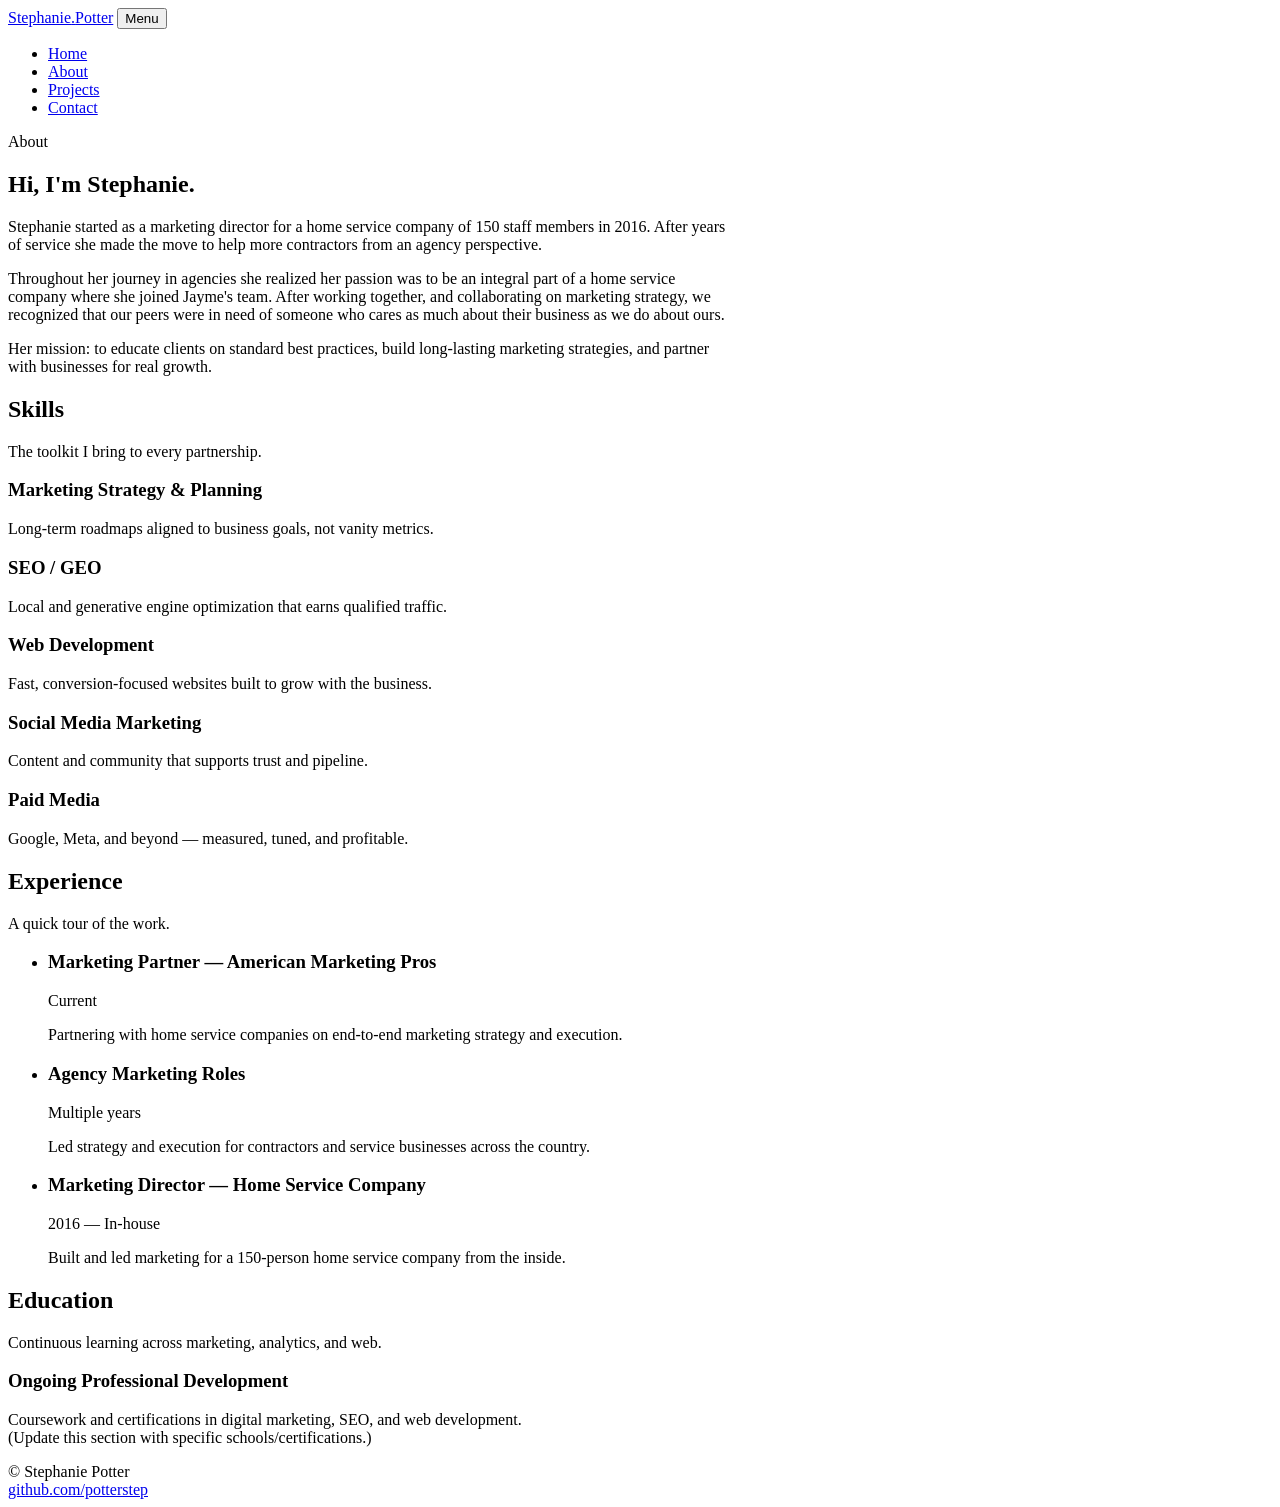
==== about.html @ 178d61bf "Add About page with personal and professional details This file contains the HTML structure for the " ====
<!doctype html>
<html lang="en">
<head>
  <meta charset="utf-8" />
  <meta name="viewport" content="width=device-width, initial-scale=1" />
  <title>About — Stephanie Potter</title>
  <meta name="description" content="About Stephanie Potter — background, skills, and experience across marketing strategy, SEO/GEO, web, social, and paid media." />
  <link rel="stylesheet" href="styles.css" />
</head>
<body>
  <header class="site-nav">
    <div class="container nav-inner">
      <a class="brand" href="index.html">Stephanie<span>.</span>Potter</a>
      <button class="nav-toggle" aria-label="Toggle menu">Menu</button>
      <ul class="nav-links">
        <li><a href="index.html">Home</a></li>
        <li><a href="about.html">About</a></li>
        <li><a href="projects.html">Projects</a></li>
        <li><a href="contact.html">Contact</a></li>
      </ul>
    </div>
  </header>

  <main>
    <section class="container">
      <span class="eyebrow">About</span>
      <h2>Hi, I'm Stephanie.</h2>
      <p class="section-sub" style="max-width:720px">
        Stephanie started as a marketing director for a home service company of 150
        staff members in 2016. After years of service she made the move to help more
        contractors from an agency perspective.
      </p>
      <p style="max-width:720px; color: var(--muted)">
        Throughout her journey in agencies she realized her passion was to be an
        integral part of a home service company where she joined Jayme's team. After
        working together, and collaborating on marketing strategy, we recognized that
        our peers were in need of someone who cares as much about their business as
        we do about ours.
      </p>
      <p style="max-width:720px; color: var(--muted)">
        Her mission: to educate clients on standard best practices, build long-lasting
        marketing strategies, and partner with businesses for real growth.
      </p>
    </section>

    <section class="container">
      <h2>Skills</h2>
      <p class="section-sub">The toolkit I bring to every partnership.</p>
      <div class="grid">
        <div class="card"><h3>Marketing Strategy & Planning</h3><p>Long-term roadmaps aligned to business goals, not vanity metrics.</p></div>
        <div class="card"><h3>SEO / GEO</h3><p>Local and generative engine optimization that earns qualified traffic.</p></div>
        <div class="card"><h3>Web Development</h3><p>Fast, conversion-focused websites built to grow with the business.</p></div>
        <div class="card"><h3>Social Media Marketing</h3><p>Content and community that supports trust and pipeline.</p></div>
        <div class="card"><h3>Paid Media</h3><p>Google, Meta, and beyond — measured, tuned, and profitable.</p></div>
      </div>
    </section>

    <section class="container">
      <h2>Experience</h2>
      <p class="section-sub">A quick tour of the work.</p>
      <ul class="timeline">
        <li class="item">
          <h3>Marketing Partner — American Marketing Pros</h3>
          <div class="meta">Current</div>
          <p>Partnering with home service companies on end-to-end marketing strategy and execution.</p>
        </li>
        <li class="item">
          <h3>Agency Marketing Roles</h3>
          <div class="meta">Multiple years</div>
          <p>Led strategy and execution for contractors and service businesses across the country.</p>
        </li>
        <li class="item">
          <h3>Marketing Director — Home Service Company</h3>
          <div class="meta">2016 — In-house</div>
          <p>Built and led marketing for a 150-person home service company from the inside.</p>
        </li>
      </ul>
    </section>

    <section class="container">
      <h2>Education</h2>
      <p class="section-sub">Continuous learning across marketing, analytics, and web.</p>
      <div class="card" style="max-width:520px">
        <h3>Ongoing Professional Development</h3>
        <p>Coursework and certifications in digital marketing, SEO, and web development. (Update this section with specific schools/certifications.)</p>
      </div>
    </section>
  </main>

  <footer>
    <div class="container footer-inner">
      <div>&copy; <span id="year"></span> Stephanie Potter</div>
      <div><a href="https://github.com/potterstep" target="_blank" rel="noopener">github.com/potterstep</a></div>
    </div>
  </footer>

  <script src="script.js"></script>
</body>
</html>
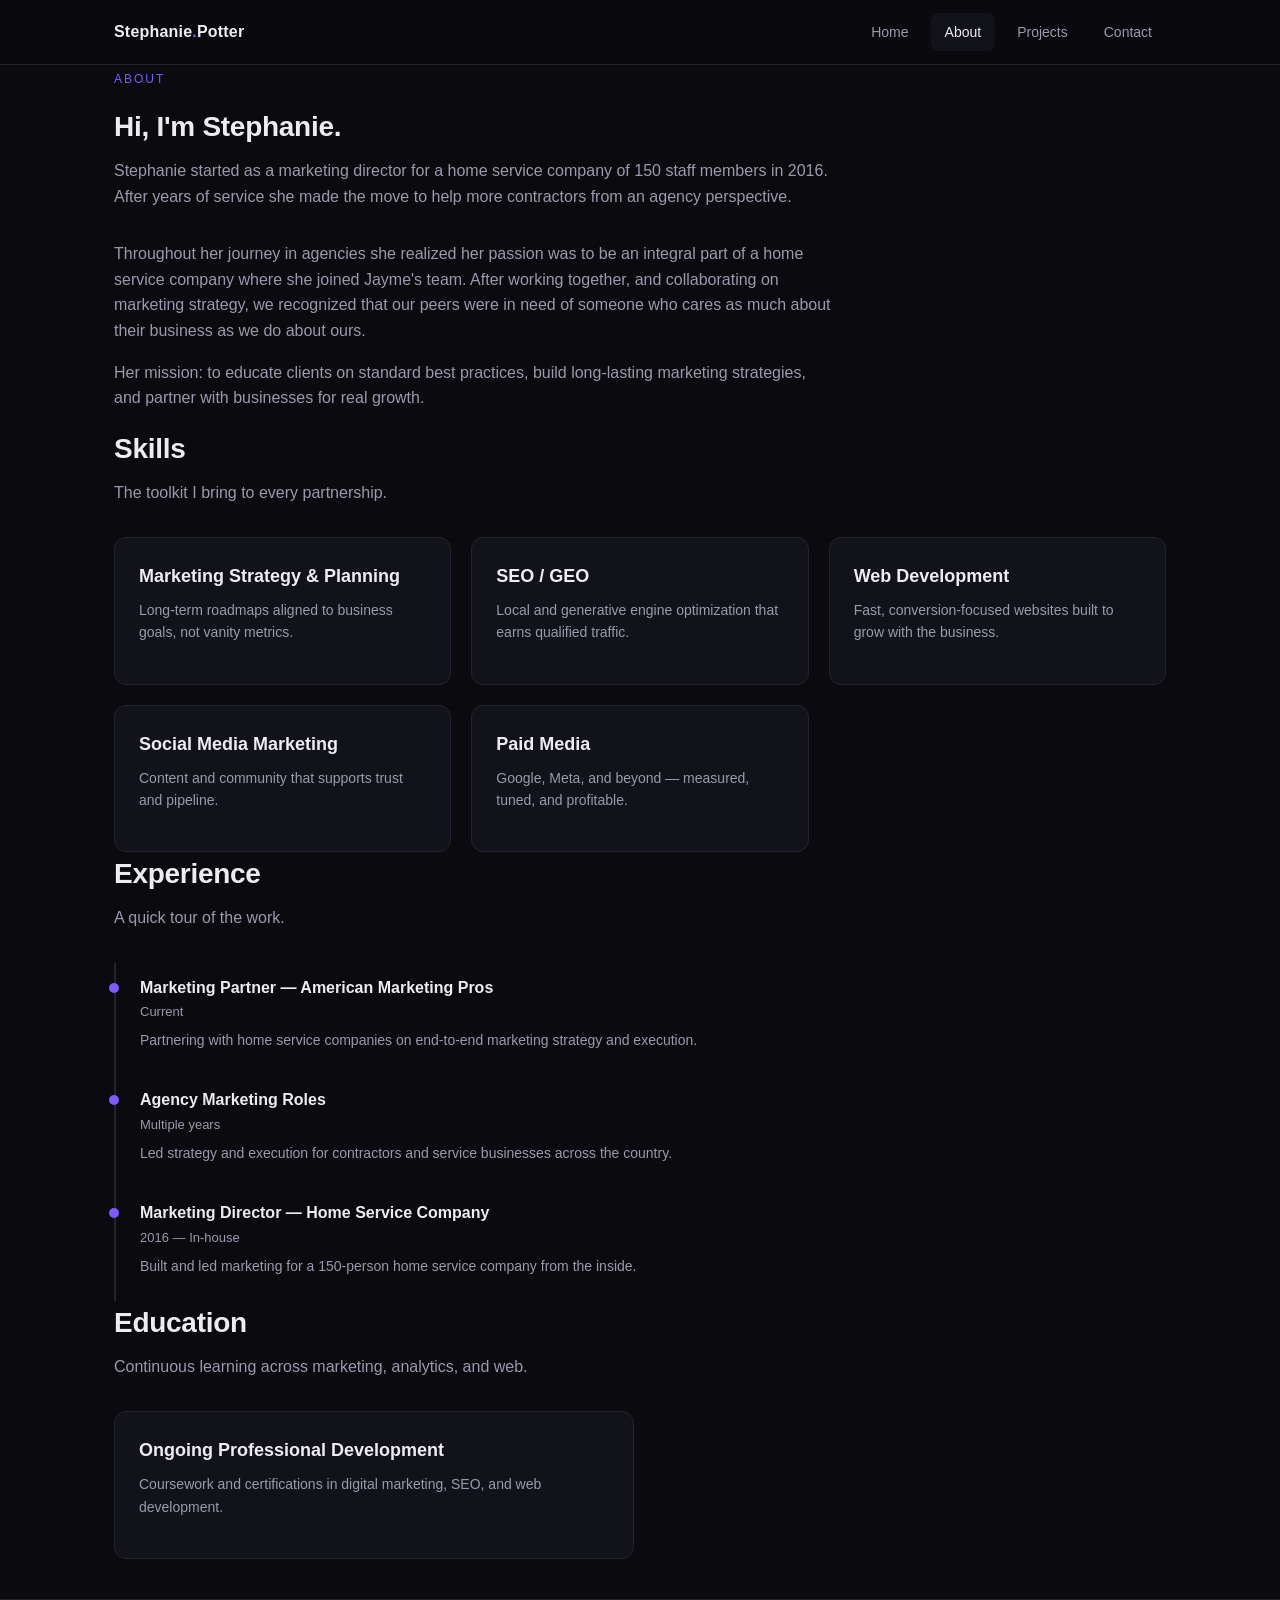
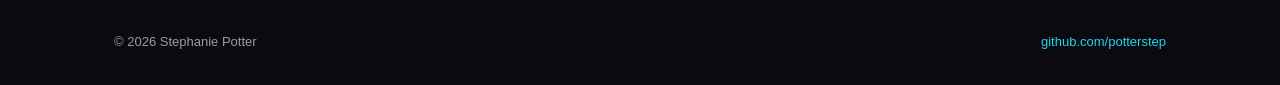
==== commit ed875e9c: "Update education section in about.html Removed placeholder note from education section." ====
--- a/about.html
+++ b/about.html
@@ -82,7 +82,7 @@
       <p class="section-sub">Continuous learning across marketing, analytics, and web.</p>
       <div class="card" style="max-width:520px">
         <h3>Ongoing Professional Development</h3>
-        <p>Coursework and certifications in digital marketing, SEO, and web development. (Update this section with specific schools/certifications.)</p>
+        <p>Coursework and certifications in digital marketing, SEO, and web development. </p>
       </div>
     </section>
   </main>
--- a/styles.css
+++ b/styles.css
@@ -0,0 +1,124 @@
+:root {
+  --bg: #0a0a0f;
+  --bg-elev: #12121a;
+  --border: #23232f;
+  --text: #ececf1;
+  --muted: #9a9aac;
+  --accent: #7c5cff;
+  --accent-2: #22d3ee;
+  --radius: 12px;
+  --max: 1100px;
+}
+* { box-sizing: border-box; }
+html, body {
+  margin: 0; padding: 0;
+  background: var(--bg); color: var(--text);
+  font-family: -apple-system, BlinkMacSystemFont, "Segoe UI", Roboto, Helvetica, Arial, sans-serif;
+  line-height: 1.6; -webkit-font-smoothing: antialiased;
+}
+a { color: var(--accent-2); text-decoration: none; }
+a:hover { text-decoration: underline; }
+.container { max-width: var(--max); margin: 0 auto; padding: 0 24px; }
+
+.site-nav {
+  position: sticky; top: 0; z-index: 10;
+  background: rgba(10,10,15,0.85);
+  backdrop-filter: saturate(180%) blur(10px);
+  border-bottom: 1px solid var(--border);
+}
+.nav-inner { display: flex; align-items: center; justify-content: space-between; height: 64px; position: relative; }
+.brand { font-weight: 700; color: var(--text); letter-spacing: 0.2px; }
+.brand span { color: var(--accent); }
+.nav-links { display: flex; gap: 8px; list-style: none; margin: 0; padding: 0; }
+.nav-links a {
+  display: inline-block; padding: 8px 14px; border-radius: 8px;
+  color: var(--muted); font-size: 14px; font-weight: 500;
+}
+.nav-links a:hover { color: var(--text); background: var(--bg-elev); text-decoration: none; }
+.nav-links a.active { color: var(--text); background: var(--bg-elev); }
+.nav-toggle {
+  display: none; background: transparent; color: var(--text);
+  border: 1px solid var(--border); border-radius: 8px;
+  padding: 6px 10px; cursor: pointer;
+}
+@media (max-width: 720px) {
+  .nav-toggle { display: inline-block; }
+  .nav-links {
+    display: none; position: absolute; top: 64px; left: 0; right: 0;
+    flex-direction: column; background: var(--bg-elev);
+    border-bottom: 1px solid var(--border); padding: 12px 24px;
+  }
+  .nav-links.open { display: flex; }
+}
+
+.hero { padding: 96px 0 72px; }
+.eyebrow {
+  display: inline-block; font-size: 12px; letter-spacing: 2px;
+  text-transform: uppercase; color: var(--accent); margin-bottom: 16px;
+}
+.hero h1 {
+  font-size: clamp(36px, 6vw, 64px); line-height: 1.05;
+  margin: 0 0 20px; font-weight: 800; letter-spacing: -0.02em;
+}
+.hero h1 .accent {
+  background: linear-gradient(90deg, var(--accent), var(--accent-2));
+  -webkit-background-clip: text; background-clip: text; color: transparent;
+}
+.hero p.lead { font-size: 18px; color: var(--muted); max-width: 640px; margin: 0 0 32px; }
+
+.btn-row { display: flex; gap: 12px; flex-wrap: wrap; }
+.btn {
+  display: inline-block; padding: 12px 20px; border-radius: 10px;
+  font-weight: 600; font-size: 14px; border: 1px solid transparent; cursor: pointer;
+}
+.btn-primary { background: var(--accent); color: white; }
+.btn-primary:hover { background: #6a4aff; text-decoration: none; }
+.btn-ghost { border-color: var(--border); color: var(--text); background: transparent; }
+.btn-ghost:hover { background: var(--bg-elev); text-decoration: none; }
+
+section { padding: 64px 0; }
+section h2 { font-size: 28px; margin: 0 0 8px; letter-spacing: -0.01em; }
+section .section-sub { color: var(--muted); margin: 0 0 32px; }
+
+.strip { display: flex; flex-wrap: wrap; gap: 10px; padding: 20px 0 0; }
+.chip {
+  border: 1px solid var(--border); background: var(--bg-elev);
+  padding: 8px 14px; border-radius: 999px; font-size: 13px; color: var(--muted);
+}
+
+.grid { display: grid; grid-template-columns: repeat(auto-fill, minmax(280px, 1fr)); gap: 20px; }
+.card {
+  background: var(--bg-elev); border: 1px solid var(--border);
+  border-radius: var(--radius); padding: 24px;
+  transition: border-color 0.2s, transform 0.2s;
+}
+.card:hover { border-color: var(--accent); transform: translateY(-2px); }
+.card h3 { margin: 0 0 8px; font-size: 18px; }
+.card p { color: var(--muted); margin: 0 0 16px; font-size: 14px; }
+.card .link { font-size: 13px; font-weight: 600; color: var(--accent-2); }
+
+.timeline { border-left: 2px solid var(--border); padding-left: 24px; margin: 0; list-style: none; }
+.timeline .item { position: relative; padding: 12px 0 24px; }
+.timeline .item::before {
+  content: ""; position: absolute; left: -31px; top: 20px;
+  width: 10px; height: 10px; background: var(--accent); border-radius: 50%;
+}
+.timeline h3 { margin: 0; font-size: 16px; }
+.timeline .meta { color: var(--muted); font-size: 13px; margin: 2px 0 6px; }
+.timeline p { margin: 0; color: var(--muted); font-size: 14px; }
+
+.form { display: grid; gap: 14px; max-width: 520px; }
+.form label { font-size: 13px; color: var(--muted); }
+.form input, .form textarea {
+  width: 100%; background: var(--bg-elev); color: var(--text);
+  border: 1px solid var(--border); border-radius: 10px;
+  padding: 12px 14px; font: inherit;
+}
+.form input:focus, .form textarea:focus { outline: none; border-color: var(--accent); }
+.form .note { color: var(--muted); font-size: 12px; }
+
+footer {
+  border-top: 1px solid var(--border); padding: 32px 0;
+  color: var(--muted); font-size: 13px; margin-top: 40px;
+}
+.footer-inner { display: flex; justify-content: space-between; flex-wrap: wrap; gap: 12px; }
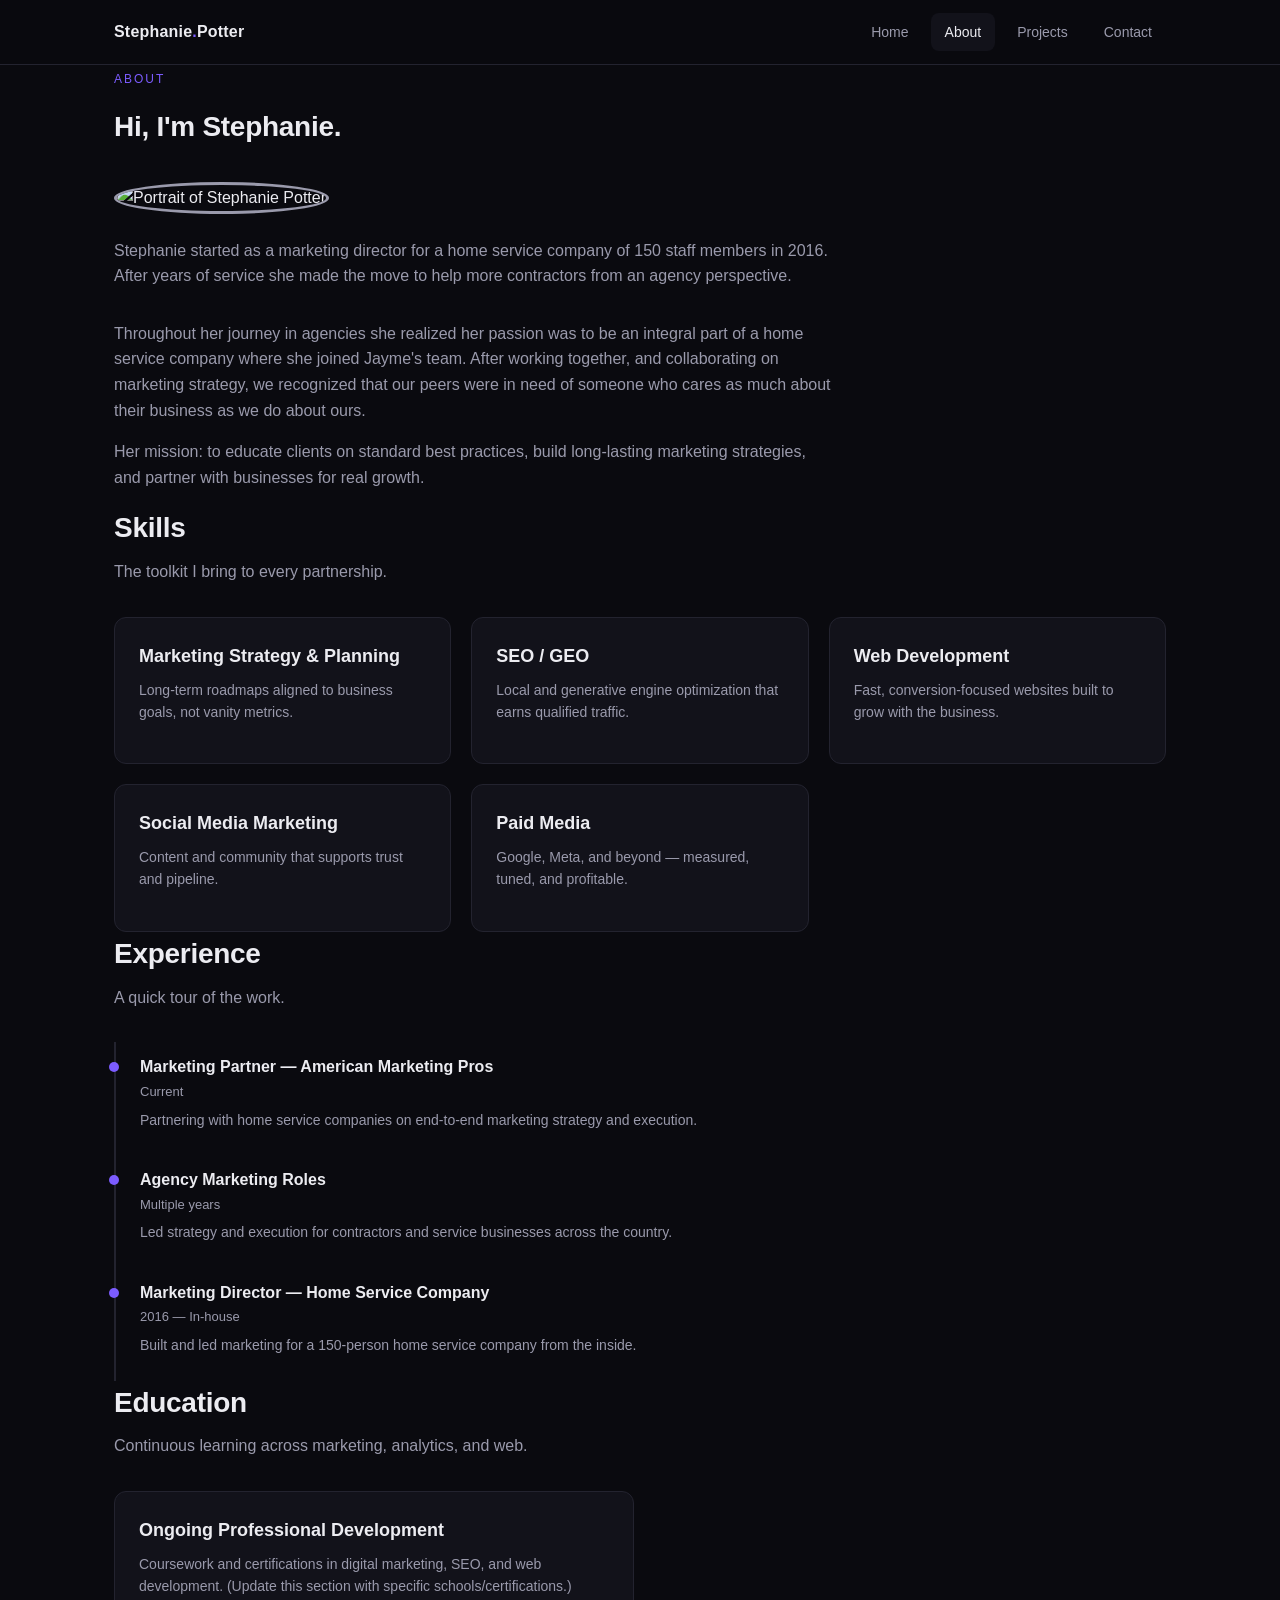
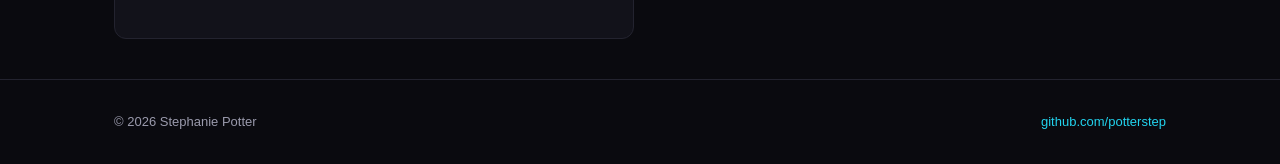
==== commit 3c2d916a: "Add image and update education section in about.html Added a portrait image of Stephanie and updated" ====
--- a/about.html
+++ b/about.html
@@ -25,6 +25,7 @@
     <section class="container">
       <span class="eyebrow">About</span>
       <h2>Hi, I'm Stephanie.</h2>
+      <img src="stephanie.jpg" alt="Portrait of Stephanie Potter" style="width:220px;height:220px;border-radius:50%;object-fit:cover;margin:1.5rem 0;border:3px solid var(--muted);" />
       <p class="section-sub" style="max-width:720px">
         Stephanie started as a marketing director for a home service company of 150
         staff members in 2016. After years of service she made the move to help more
@@ -82,7 +83,7 @@
       <p class="section-sub">Continuous learning across marketing, analytics, and web.</p>
       <div class="card" style="max-width:520px">
         <h3>Ongoing Professional Development</h3>
-        <p>Coursework and certifications in digital marketing, SEO, and web development. </p>
+        <p>Coursework and certifications in digital marketing, SEO, and web development. (Update this section with specific schools/certifications.)</p>
       </div>
     </section>
   </main>
